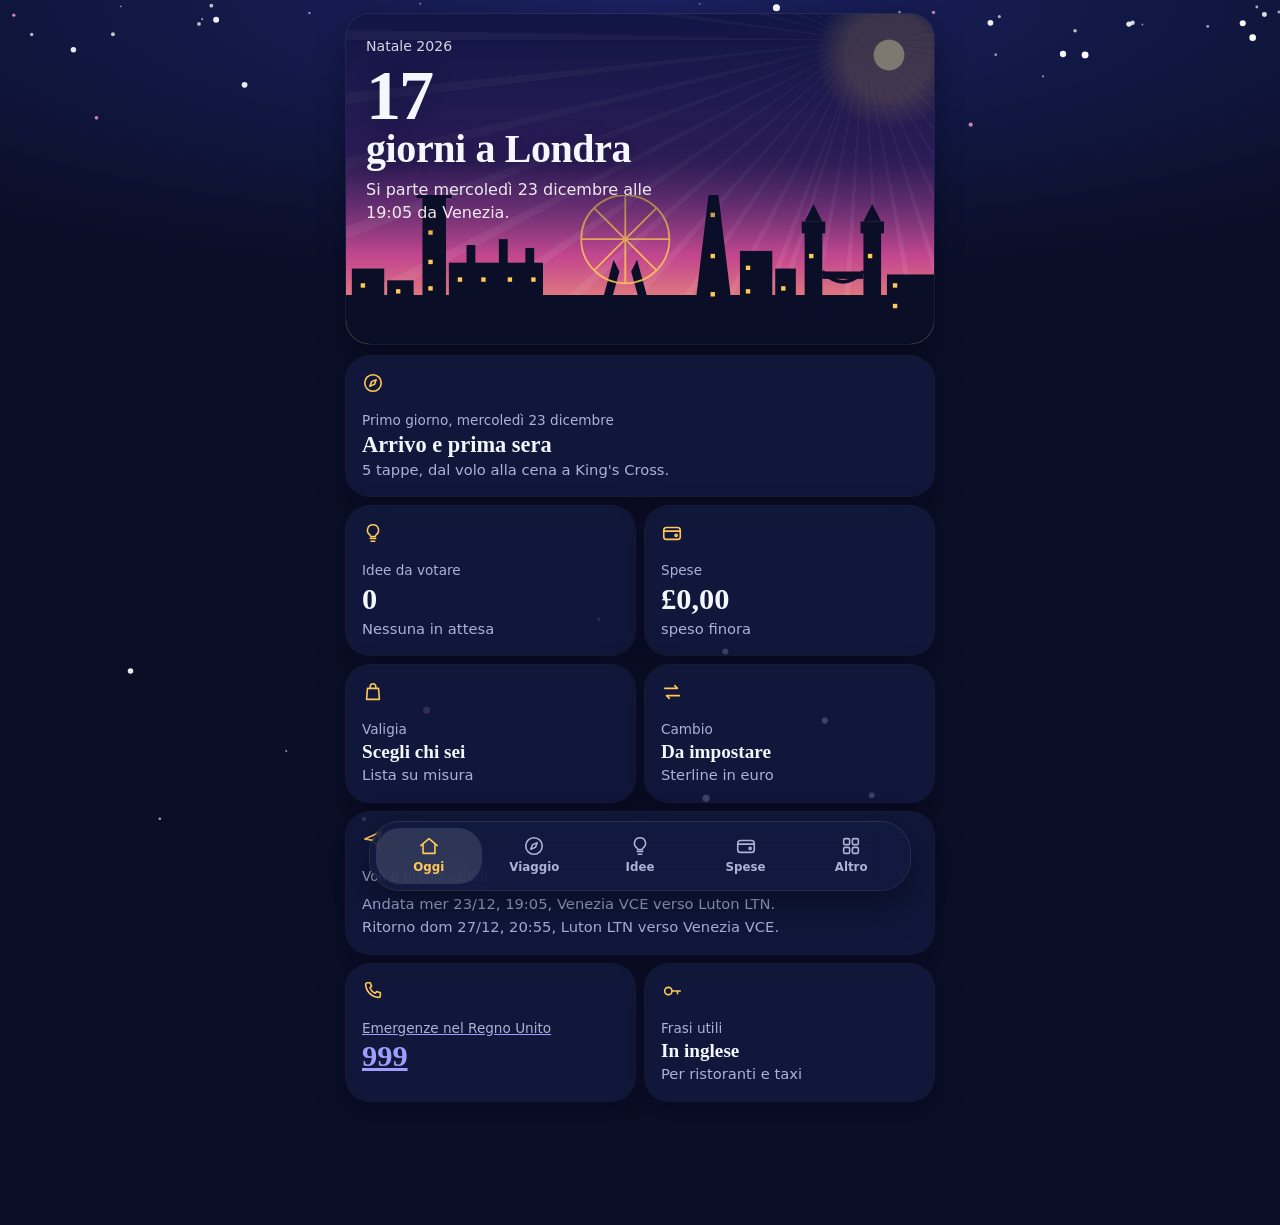
==== v3/index.html @ fe0327ae "Versione 3 in /v3/: grafica ora blu, schermata Oggi, backup, categorie, correzioni da revisione Co-A" ====
<!doctype html>
<html lang="it">
<head>
<meta charset="utf-8">
<meta name="viewport" content="width=device-width,initial-scale=1,viewport-fit=cover">
<meta http-equiv="Content-Security-Policy" content="default-src 'self'; img-src 'self' data:; style-src 'self' 'unsafe-inline'; script-src 'self'; base-uri 'none'; form-action 'none'; connect-src 'self' https://api.frankfurter.dev">
<title>Londra in tasca 3</title>
<meta name="theme-color" content="#0a0e27">
<meta name="color-scheme" content="dark">
<link rel="manifest" href="manifest.webmanifest">
<link rel="icon" href="icone/icona-192.png">
<link rel="apple-touch-icon" href="icone/icona-192.png">
<meta name="apple-mobile-web-app-capable" content="yes">
<meta name="mobile-web-app-capable" content="yes">
<meta name="apple-mobile-web-app-title" content="Londra 3">
<meta name="apple-mobile-web-app-status-bar-style" content="black-translucent">
<link rel="stylesheet" href="style.css">
</head>
<body>
<div id="annuncio" class="vh" role="status" aria-live="polite" aria-atomic="true"></div>
<canvas id="neve" aria-hidden="true"></canvas>
<main id="vista"></main>
<nav class="dock" id="dock" aria-label="Sezioni"></nav>
<div id="toast" class="toast" hidden><button type="button" class="toast-azione"></button><button type="button" class="toast-x" aria-label="Chiudi avviso">&times;</button></div>
<script src="dati.js"></script>
<script src="app.js"></script>
<script src="installa.js"></script>
</body>
</html>
---- v3/style.css ----
/* Londra in tasca 3, «ora blu»: blu notte, oro, rosso autobus, un cielo da film d'animazione nella schermata Oggi. */
:root{
  --notte:#0a0e27;--inchiostro:#131a3f;--cielo:#232c6b;--neve:#f5f7ff;--nebbia:#aab3d8;
  --oro:#ffc857;--bus:#e4322b;--bus-t:#c9261f;--sakura:#ff9ec7;--verde:#6ee7b7;
  --serif:"Iowan Old Style","Palatino Linotype",Palatino,"Noto Serif",Georgia,serif;
  --sans:system-ui,-apple-system,"Segoe UI",Roboto,sans-serif;
  --r:24px;--r-in:10px;--sal:env(safe-area-inset-bottom,0px);--sat:env(safe-area-inset-top,0px);
  --ombra:0 0 0 1px rgba(255,255,255,.07),0 10px 28px rgba(3,5,20,.38);
  --ease:cubic-bezier(.2,0,0,1);
  color-scheme:dark;
}
*{box-sizing:border-box;-webkit-tap-highlight-color:transparent}
html{scroll-padding-bottom:150px;scroll-padding-top:calc(96px + var(--sat));-webkit-text-size-adjust:100%}
body{margin:0;background:radial-gradient(130% 50% at 50% 0%,#1a2160 0%,var(--notte) 62%) fixed,var(--notte);color:var(--neve);
  font:16px/1.45 var(--sans);-webkit-font-smoothing:antialiased;min-height:100vh;padding-bottom:calc(112px + var(--sal))}
#neve{position:fixed;inset:0;width:100%;height:100%;pointer-events:none;z-index:0}
#neve[hidden]{display:none}
main{position:relative;z-index:1;max-width:620px;margin:0 auto;padding:calc(14px + var(--sat)) 16px 0}
h1,h2,h3{margin:0;font-family:var(--serif);font-weight:700;letter-spacing:-.01em;text-wrap:balance}
h2,.vt{font-size:1.9rem;line-height:1.1;margin:6px 0 14px}
h3,h2.h-sez{font-size:1.15rem;line-height:1.2;margin:22px 0 10px}
p{text-wrap:pretty}
.mute{color:var(--nebbia)}
.piccolo{font-size:.88rem}
[hidden]{display:none!important}
.vh{position:absolute;width:1px;height:1px;overflow:hidden;clip:rect(0 0 0 0);white-space:nowrap}
:focus-visible{outline:3px solid var(--oro);outline-offset:2px}
button,input,select,textarea{font:inherit;color:inherit}
.num,.tab-num{font-variant-numeric:tabular-nums}

/* cielo della schermata Oggi */
.cielo{position:relative;overflow:hidden;border-radius:var(--r);min-height:330px;box-shadow:var(--ombra);isolation:isolate;
  background:linear-gradient(180deg,#171d63 0%,#4a2a86 42%,#c4488e 74%,#ffb26b 100%)}
.cielo::before{content:"";position:absolute;inset:0;z-index:-1;opacity:.5;
  background:repeating-conic-gradient(from 200deg at 88% 8%,rgba(255,255,255,.14) 0 1.2deg,transparent 1.2deg 7deg)}
.cielo::after{content:"";position:absolute;width:150px;height:150px;border-radius:50%;right:-30px;top:-34px;z-index:-1;
  background:radial-gradient(circle,rgba(255,236,190,.95) 0 14%,rgba(255,200,120,.35) 15% 40%,transparent 70%)}
.cielo-testo{padding:22px 20px 30px;position:relative;z-index:2;background:linear-gradient(180deg,rgba(10,14,39,.5) 62%,transparent)}
.cielo-testo .piccolo{margin:0;color:rgba(255,255,255,.82)}
.cielo h1{font-size:2.5rem;line-height:1.02;margin:6px 0 8px;text-shadow:0 2px 18px rgba(10,14,39,.45)}
.cielo h1 .num{font-size:4.4rem;display:block;line-height:.95;letter-spacing:-.03em}
.cielo .sotto{margin:0;max-width:30ch;color:rgba(255,255,255,.9)}
.skyline{position:absolute;left:0;right:0;bottom:-1px;width:100%;height:150px;z-index:1}
.skyline .sil{fill:#0a0e27}
.skyline .fin{fill:#ffc857;animation:luce 5s ease-in-out infinite}
.skyline .fin:nth-of-type(3n){animation-delay:-1.7s}.skyline .fin:nth-of-type(3n+1){animation-delay:-3.2s}
@keyframes luce{0%,100%{opacity:.95}50%{opacity:.45}}
.skyline .ruota{fill:none;stroke:#ffc857;stroke-width:1.2;opacity:.85}

/* tessere */
.tessere{display:grid;grid-template-columns:repeat(2,minmax(0,1fr));gap:10px;margin:12px 0}
.tessera,.scheda{position:relative;background:rgba(19,26,63,.82);border-radius:var(--r);padding:16px;box-shadow:var(--ombra);text-align:left;border:0;display:block;width:100%}
button.tessera{cursor:pointer;transition:transform .16s var(--ease),background-color .16s var(--ease)}
button.tessera:active,.btn:active,.chip:active,.voto:active{transform:scale(.96)}
@media (hover:hover){button.tessera:hover{background:rgba(35,44,107,.9)}}
.tessera.largo{grid-column:1/-1}
.tessera .ico{color:var(--oro);display:block;margin-bottom:8px}
.tessera .etic{color:var(--nebbia);font-size:.85rem}
.tessera .val,.tessera .desc,.tessera .etic{overflow-wrap:anywhere}
.tessera .val{font-family:var(--serif);font-size:1.9rem;line-height:1.05;font-weight:700;font-variant-numeric:tabular-nums;margin:2px 0}
.tessera .val small{font-size:.95rem;font-family:var(--sans);font-weight:500;color:var(--nebbia)}
.anello{position:absolute;right:14px;top:14px}
.anello circle{fill:none;stroke-width:5}
.anello .f{stroke:rgba(255,255,255,.14)}.anello .p{stroke:var(--oro);stroke-linecap:round;transition:stroke-dasharray .4s var(--ease)}
.pill{display:inline-flex;align-items:center;border-radius:999px;padding:2px 10px;font-size:.78rem;font-weight:700;background:rgba(110,231,183,.14);color:var(--verde);box-shadow:inset 0 0 0 1px rgba(110,231,183,.35)}
.pill.st0{background:rgba(255,255,255,.08);color:var(--neve);box-shadow:inset 0 0 0 1px rgba(255,255,255,.18)}
.pill.st2{background:rgba(228,50,43,.18);color:#ff8a84;box-shadow:inset 0 0 0 1px rgba(228,50,43,.5)}
.pill.st3{background:rgba(255,200,87,.16);color:var(--oro);box-shadow:inset 0 0 0 1px rgba(255,200,87,.45)}

/* pulsanti e chip */
.btn,a.map{display:inline-flex;align-items:center;justify-content:center;gap:8px;min-height:44px;padding:8px 16px;border-radius:999px;border:0;cursor:pointer;
  background:rgba(255,255,255,.1);color:var(--neve);font-weight:700;font-size:.92rem;text-decoration:none;
  box-shadow:inset 0 0 0 1px rgba(255,255,255,.16);transition:transform .16s var(--ease),background-color .16s var(--ease)}
.btn.pri,a.map.pri{background:var(--oro);color:#2a1c00;box-shadow:0 6px 18px rgba(255,200,87,.28)}
.btn.rosso{color:#ff8a84;box-shadow:inset 0 0 0 1px rgba(228,50,43,.55);background:transparent}
.btn.tondo{padding:8px;min-width:44px}
@media (hover:hover){.btn:hover,a.map:hover{background:rgba(255,255,255,.16)}.btn.pri:hover,a.map.pri:hover{background:#ffd479}}
.riga{display:flex;flex-wrap:wrap;gap:8px;align-items:center;margin-top:10px}
.chips{display:flex;gap:8px;overflow-x:auto;padding:6px 6px 10px;margin:-4px -6px 0;scrollbar-width:none}
.chips::-webkit-scrollbar{display:none}
.chips.avvolgi{flex-wrap:wrap;overflow:visible;margin:0}
.chip{flex:0 0 auto;min-height:44px;padding:6px 14px;border-radius:999px;border:0;background:rgba(255,255,255,.08);cursor:pointer;font-weight:700;font-size:.9rem;
  box-shadow:inset 0 0 0 1px rgba(255,255,255,.14);transition:transform .16s var(--ease),background-color .16s var(--ease)}
.chip[aria-pressed="true"]{background:var(--neve);color:var(--notte);box-shadow:none}

/* viaggio */
.rail{position:sticky;top:calc(6px + var(--sat));z-index:4;display:flex;gap:8px;padding:8px;margin:0 -8px 12px;border-radius:26px;
  background:rgba(10,14,39,.72);backdrop-filter:blur(14px);-webkit-backdrop-filter:blur(14px);box-shadow:var(--ombra)}
.giorno{flex:1;min-height:58px;border:0;border-radius:18px;background:transparent;color:var(--nebbia);cursor:pointer;display:grid;place-items:center;line-height:1.1;
  transition:background-color .16s var(--ease),color .16s var(--ease),transform .16s var(--ease)}
.giorno b{font-family:var(--serif);font-size:1.45rem;color:inherit}
.giorno small{font-size:.72rem}
.giorno[aria-pressed="true"]{background:var(--neve);color:var(--notte)}
.giorno:active{transform:scale(.96)}
.giorno.oggi small::after{content:" oggi"}
.testa-giorno{margin:4px 0 14px}
.testa-giorno p{margin:0}
.tl{list-style:none;margin:0;padding:0}
.tl{--col:max(62px,4.4rem)}
.tl li{display:grid;grid-template-columns:var(--col) 1fr;gap:10px;position:relative;padding-bottom:12px}
.tl li::before{content:"";position:absolute;left:calc(var(--col) + 11px);top:26px;bottom:-2px;width:2px;background:linear-gradient(var(--sakura),transparent);opacity:.5}
.tl li:last-child::before{display:none}
.tl .quando{font-family:var(--serif);font-weight:700;font-size:1.05rem;text-align:right;padding:14px 14px 0 0;line-height:1.15;font-variant-numeric:tabular-nums;color:var(--oro)}
.tl .quando{overflow-wrap:anywhere}
.tl .quando.testo{font-family:var(--sans);font-size:.8rem;font-weight:600;color:var(--nebbia)}
.tl .scheda{width:auto;margin:0 0 0 12px;padding:14px 16px}
.tl .scheda::before{content:"";position:absolute;left:-19px;top:19px;width:12px;height:12px;border-radius:50%;background:var(--oro);box-shadow:0 0 0 4px var(--notte)}
.tl li.in-corso .scheda{box-shadow:0 0 0 2px var(--verde),var(--ombra)}
.tl li.in-corso .scheda::before{background:var(--verde);animation:batti 2s ease-in-out infinite}
.tl li.prossima .scheda{box-shadow:0 0 0 2px var(--oro),var(--ombra)}
.tl li.in-corso .nome::after{content:" (in corso)";color:var(--verde);font-weight:600;font-size:.82rem}
.tl li.prossima .nome::after{content:" (prossima)";color:var(--oro);font-weight:600;font-size:.82rem}
@keyframes batti{50%{box-shadow:0 0 0 8px rgba(110,231,183,.0),0 0 0 4px var(--notte)}}
.nome{font-weight:700}
.desc{color:var(--nebbia);font-size:.92rem;margin-top:2px}
.nota-t{margin-top:8px}
.nota-t summary{color:var(--nebbia);font-size:.85rem}
.adesso{box-shadow:0 0 0 2px var(--oro),var(--ombra);margin-bottom:12px}
.scheda{margin-bottom:10px}
.scheda.pub{box-shadow:0 0 0 1px rgba(255,200,87,.45),var(--ombra)}

/* biglietti della sezione Prenotazioni */
.biglietto{position:relative;margin-bottom:12px;border-radius:var(--r);padding:16px 18px;overflow:hidden;box-shadow:var(--ombra);
  background:linear-gradient(135deg,#27307a,#161c4e)}

.tratta{display:flex;align-items:center;justify-content:space-between;gap:8px;font-family:var(--serif)}
.tratta b{font-size:2.3rem;line-height:1;letter-spacing:.02em}
.tratta svg{color:var(--oro);flex:0 0 auto}
.tratta small{display:block;font-family:var(--sans);font-size:.75rem;color:var(--nebbia);font-weight:500}
.biglietto .perfora{position:relative;border-top:2px dashed rgba(255,255,255,.18);margin:18px 0 14px}
.biglietto .perfora::before,.biglietto .perfora::after{content:"";position:absolute;top:-12px;width:22px;height:22px;border-radius:50%;background:var(--notte)}
.biglietto .perfora::before{left:-29px}.biglietto .perfora::after{right:-29px}
.codice{font-family:ui-monospace,Menlo,monospace;font-size:1.25rem;letter-spacing:.14em;color:var(--oro);font-weight:700}

/* idee e sondaggio */
.sond{margin-top:12px;padding:14px;border-radius:var(--r-in);background:rgba(255,255,255,.05)}
.barra{display:flex;gap:3px;height:10px;margin:2px 0 10px}
.barra i{border-radius:6px;min-width:0}
.barra .s{background:var(--verde)}.barra .n{background:var(--bus)}.barra .x{background:var(--oro)}.barra .m{background:rgba(255,255,255,.14)}
.voto{min-height:44px;padding:8px 18px;border-radius:999px;border:0;background:transparent;cursor:pointer;font-weight:700;transition:transform .16s var(--ease),background-color .16s var(--ease)}
.voto.s1{box-shadow:inset 0 0 0 2px var(--verde);color:var(--verde)}
.voto.s2{box-shadow:inset 0 0 0 2px var(--bus);color:#ff8a84}
.voto.s3{box-shadow:inset 0 0 0 2px var(--oro);color:var(--oro)}
.voto[aria-pressed="true"].s1{background:var(--verde);color:#032b1b}
.voto[aria-pressed="true"].s2{background:var(--bus-t);color:#fff}
.voto[aria-pressed="true"].s3{background:var(--oro);color:#2a1c00}
.voto[disabled]{opacity:.5;cursor:default}
.cat{display:inline-flex;align-items:center;gap:6px;font-size:.8rem;color:var(--nebbia)}
.cat::before{content:"";width:8px;height:8px;border-radius:50%;background:var(--sakura)}
.cat.c-mangiare::before{background:var(--oro)}.cat.c-vedere::before{background:var(--verde)}.cat.c-shopping::before{background:var(--bus)}.cat.c-divertimento::before{background:#8fb4ff}

/* moduli */
form.f{display:grid;gap:8px}
label.mute{display:block;font-size:.85rem}
input[type=text],input[type=number],select,textarea{width:100%;min-height:48px;background:rgba(0,0,0,.28);border:0;border-radius:14px;padding:10px 14px;box-shadow:inset 0 0 0 1.5px #8b86bd}
input:focus,select:focus,textarea:focus{box-shadow:inset 0 0 0 2px var(--sakura);outline:none}
::placeholder{color:var(--nebbia);opacity:1}
fieldset.chk{border:0;padding:0;margin:0;display:flex;flex-wrap:wrap;gap:8px}
fieldset.chk legend{font-size:.85rem;color:var(--nebbia);margin-bottom:6px}
.chk label{display:flex;gap:8px;align-items:center;min-height:44px;padding:4px 14px;border-radius:999px;background:rgba(255,255,255,.06)}
input[type=checkbox]{width:22px;height:22px;accent-color:var(--sakura)}
input[type=file]{max-width:100%}
input[type=file]::file-selector-button{min-height:44px;margin-right:10px;border:0;border-radius:999px;background:rgba(255,255,255,.1);color:var(--neve);padding:6px 14px;font-weight:700}
details.nuova>summary{font-weight:700;color:var(--sakura)}
details.nuova>summary,.nota-t summary{cursor:pointer;min-height:44px;display:flex;align-items:center;justify-content:space-between;gap:8px;list-style:none}
summary::-webkit-details-marker{display:none}
details.nuova>summary::after,.nota-t summary::after{content:"";flex:0 0 auto;width:9px;height:9px;margin-right:4px;border:solid currentColor;border-width:0 2px 2px 0;transform:rotate(45deg);transition:transform .16s var(--ease)}
details[open]>summary::after{transform:rotate(-135deg)}
details.nuova[open]>summary{margin-bottom:8px}
label.c{display:flex;gap:12px;align-items:flex-start;min-height:44px;margin:0 0 6px}
label.c input{margin-top:2px;flex:0 0 auto}
label.c.fatto span{text-decoration:line-through;opacity:.55}
ul.lista{margin:0;padding-left:20px;color:var(--nebbia)}ul.lista li{margin:0 0 4px}
progress{width:100%;height:10px;accent-color:var(--oro);margin:6px 0}
.tot{font-family:var(--serif);font-size:2.6rem;font-weight:700;line-height:1;font-variant-numeric:tabular-nums}
.pers>span:first-child{overflow-wrap:anywhere}
.pers{display:grid;grid-template-columns:minmax(76px,30%) 1fr auto;gap:8px;align-items:center;margin:6px 0;font-size:.9rem}
.pers .b{height:10px;border-radius:6px;background:rgba(255,255,255,.1);overflow:hidden}.pers .b i{display:block;height:100%;background:linear-gradient(90deg,var(--sakura),var(--oro));border-radius:6px}
.msg{background:rgba(110,231,183,.14);box-shadow:inset 0 0 0 1px rgba(110,231,183,.45);color:var(--verde);border-radius:14px;padding:10px 14px;margin:0 0 12px;font-weight:600}
.msg.avv{background:rgba(255,200,87,.12);box-shadow:inset 0 0 0 1px rgba(255,200,87,.5);color:var(--oro)}
.vuoto{text-align:center;color:var(--nebbia);padding:22px}
.tabella{display:grid;grid-template-columns:1fr 1fr;gap:14px}
.tabella>div>div{padding:7px 0;box-shadow:0 1px 0 rgba(255,255,255,.08)}
.frase{padding:10px 0;box-shadow:0 1px 0 rgba(255,255,255,.08)}.frase:last-child{box-shadow:none}
.frase .nome{font-family:var(--serif);font-size:1.15rem}
.menu-altro{display:grid;gap:10px}

/* barra di navigazione flottante */
.dock{position:fixed;left:12px;right:12px;bottom:calc(10px + var(--sal));z-index:8;max-width:540px;margin:0 auto;display:flex;padding:6px;border-radius:30px;
  background:rgba(19,26,63,.78);backdrop-filter:blur(18px) saturate(1.3);-webkit-backdrop-filter:blur(18px) saturate(1.3);
  box-shadow:0 0 0 1px rgba(255,255,255,.12),0 14px 34px rgba(3,5,20,.55)}
.dock button span{max-width:100%;overflow-wrap:anywhere;text-align:center}
.dock button{position:relative;flex:1;min-width:0;min-height:56px;border:0;border-radius:24px;background:transparent;color:var(--nebbia);cursor:pointer;
  display:grid;place-items:center;align-content:center;gap:2px;padding:6px 2px;font-size:.74rem;font-weight:700;transition:background-color .16s var(--ease),color .16s var(--ease),transform .16s var(--ease)}
.dock button:active{transform:scale(.96)}
.dock button[aria-current="page"]{background:rgba(255,255,255,.12);color:var(--oro)}
.badge{position:absolute;top:2px;left:calc(50% + 6px);min-width:20px;height:20px;border-radius:10px;background:var(--bus-t);color:#fff;font-size:.72rem;font-weight:800;display:flex;align-items:center;justify-content:center;padding:0 5px;box-shadow:0 0 0 2px var(--inchiostro)}
.badge[hidden]{display:none}
.toast{position:fixed;left:14px;right:14px;bottom:calc(92px + var(--sal));z-index:10;max-width:520px;margin:0 auto;display:flex;align-items:center;background:var(--oro);color:#2a1c00;border-radius:18px;box-shadow:0 12px 30px rgba(0,0,0,.4)}
.toast button{background:transparent;border:0;color:inherit;font-weight:800;min-height:48px;cursor:pointer}
.toast-azione{flex:1;text-align:left;padding:12px 8px 12px 16px;border-radius:18px 0 0 18px}
.toast-x{min-width:48px;font-size:1.1rem;border-radius:0 18px 18px 0}
.toast[hidden]{display:none}
.installa{position:fixed;left:14px;right:14px;bottom:calc(92px + var(--sal));z-index:9;max-width:520px;margin:0 auto;display:flex;gap:10px;align-items:center;background:var(--inchiostro);border-radius:20px;padding:12px 14px;box-shadow:0 0 0 1.5px var(--oro),0 12px 30px rgba(0,0,0,.4)}
.installa .tx{flex:1;font-size:.85rem}.installa .tx b{display:block}.installa .tx span{color:var(--nebbia)}

::view-transition-old(root),::view-transition-new(root){animation-duration:.18s}
.calmo *,.calmo *::before,.calmo *::after{animation:none!important;transition:none!important}
@media (prefers-reduced-motion:reduce){#neve{display:none}*{animation:none!important;transition:none!important}}
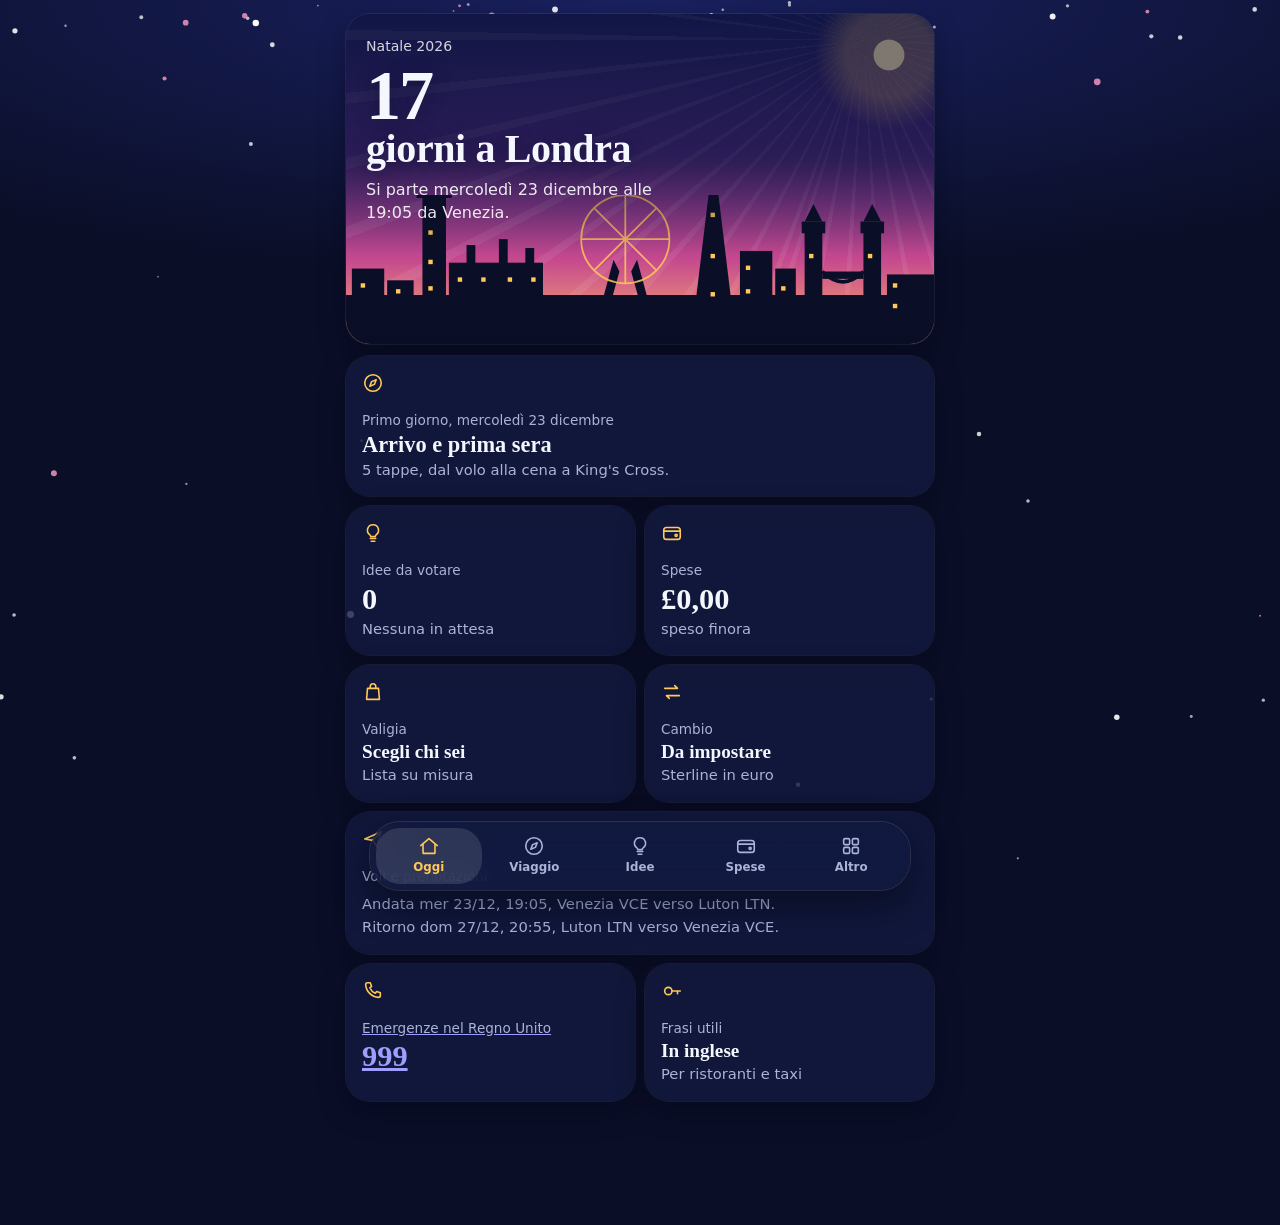
==== commit f5d5f45c: "Sincronizzazione condivisa con Firebase Realtime Database (REST): idee, voti e spese tra i telefoni " ====
--- a/v3/index.html
+++ b/v3/index.html
@@ -3,7 +3,7 @@
 <head>
 <meta charset="utf-8">
 <meta name="viewport" content="width=device-width,initial-scale=1,viewport-fit=cover">
-<meta http-equiv="Content-Security-Policy" content="default-src 'self'; img-src 'self' data:; style-src 'self' 'unsafe-inline'; script-src 'self'; base-uri 'none'; form-action 'none'; connect-src 'self' https://api.frankfurter.dev">
+<meta http-equiv="Content-Security-Policy" content="default-src 'self'; img-src 'self' data:; style-src 'self' 'unsafe-inline'; script-src 'self'; base-uri 'none'; form-action 'none'; connect-src 'self' https://api.frankfurter.dev https://*.firebasedatabase.app https://*.firebaseio.com">
 <title>Londra in tasca 3</title>
 <meta name="theme-color" content="#0a0e27">
 <meta name="color-scheme" content="dark">
@@ -23,6 +23,7 @@
 <nav class="dock" id="dock" aria-label="Sezioni"></nav>
 <div id="toast" class="toast" hidden><button type="button" class="toast-azione"></button><button type="button" class="toast-x" aria-label="Chiudi avviso">&times;</button></div>
 <script src="dati.js"></script>
+<script src="sync.js"></script>
 <script src="app.js"></script>
 <script src="installa.js"></script>
 </body>
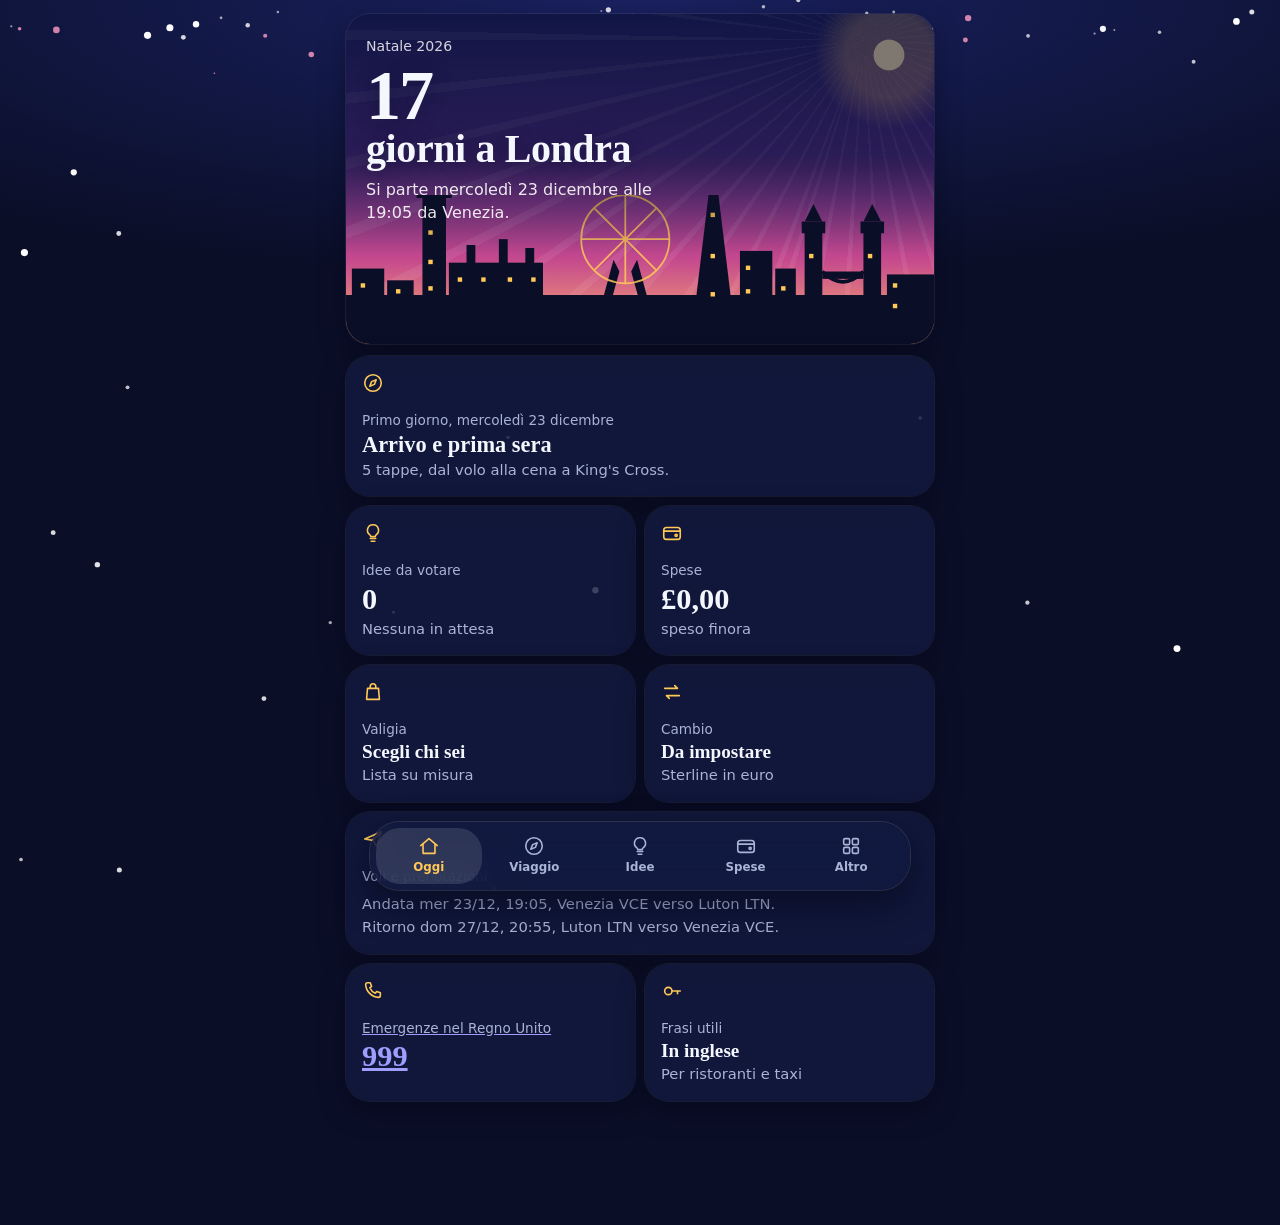
==== commit a92400e3: "CSP ristretta all'indirizzo esatto del database di sincronizzazione Co-Authored-By: Claude Sonnet 5." ====
--- a/v3/index.html
+++ b/v3/index.html
@@ -3,7 +3,7 @@
 <head>
 <meta charset="utf-8">
 <meta name="viewport" content="width=device-width,initial-scale=1,viewport-fit=cover">
-<meta http-equiv="Content-Security-Policy" content="default-src 'self'; img-src 'self' data:; style-src 'self' 'unsafe-inline'; script-src 'self'; base-uri 'none'; form-action 'none'; connect-src 'self' https://api.frankfurter.dev https://*.firebasedatabase.app https://*.firebaseio.com">
+<meta http-equiv="Content-Security-Policy" content="default-src 'self'; img-src 'self' data:; style-src 'self' 'unsafe-inline'; script-src 'self'; base-uri 'none'; form-action 'none'; connect-src 'self' https://api.frankfurter.dev https://londra-in-tasca-default-rtdb.europe-west1.firebasedatabase.app">
 <title>Londra in tasca 3</title>
 <meta name="theme-color" content="#0a0e27">
 <meta name="color-scheme" content="dark">
